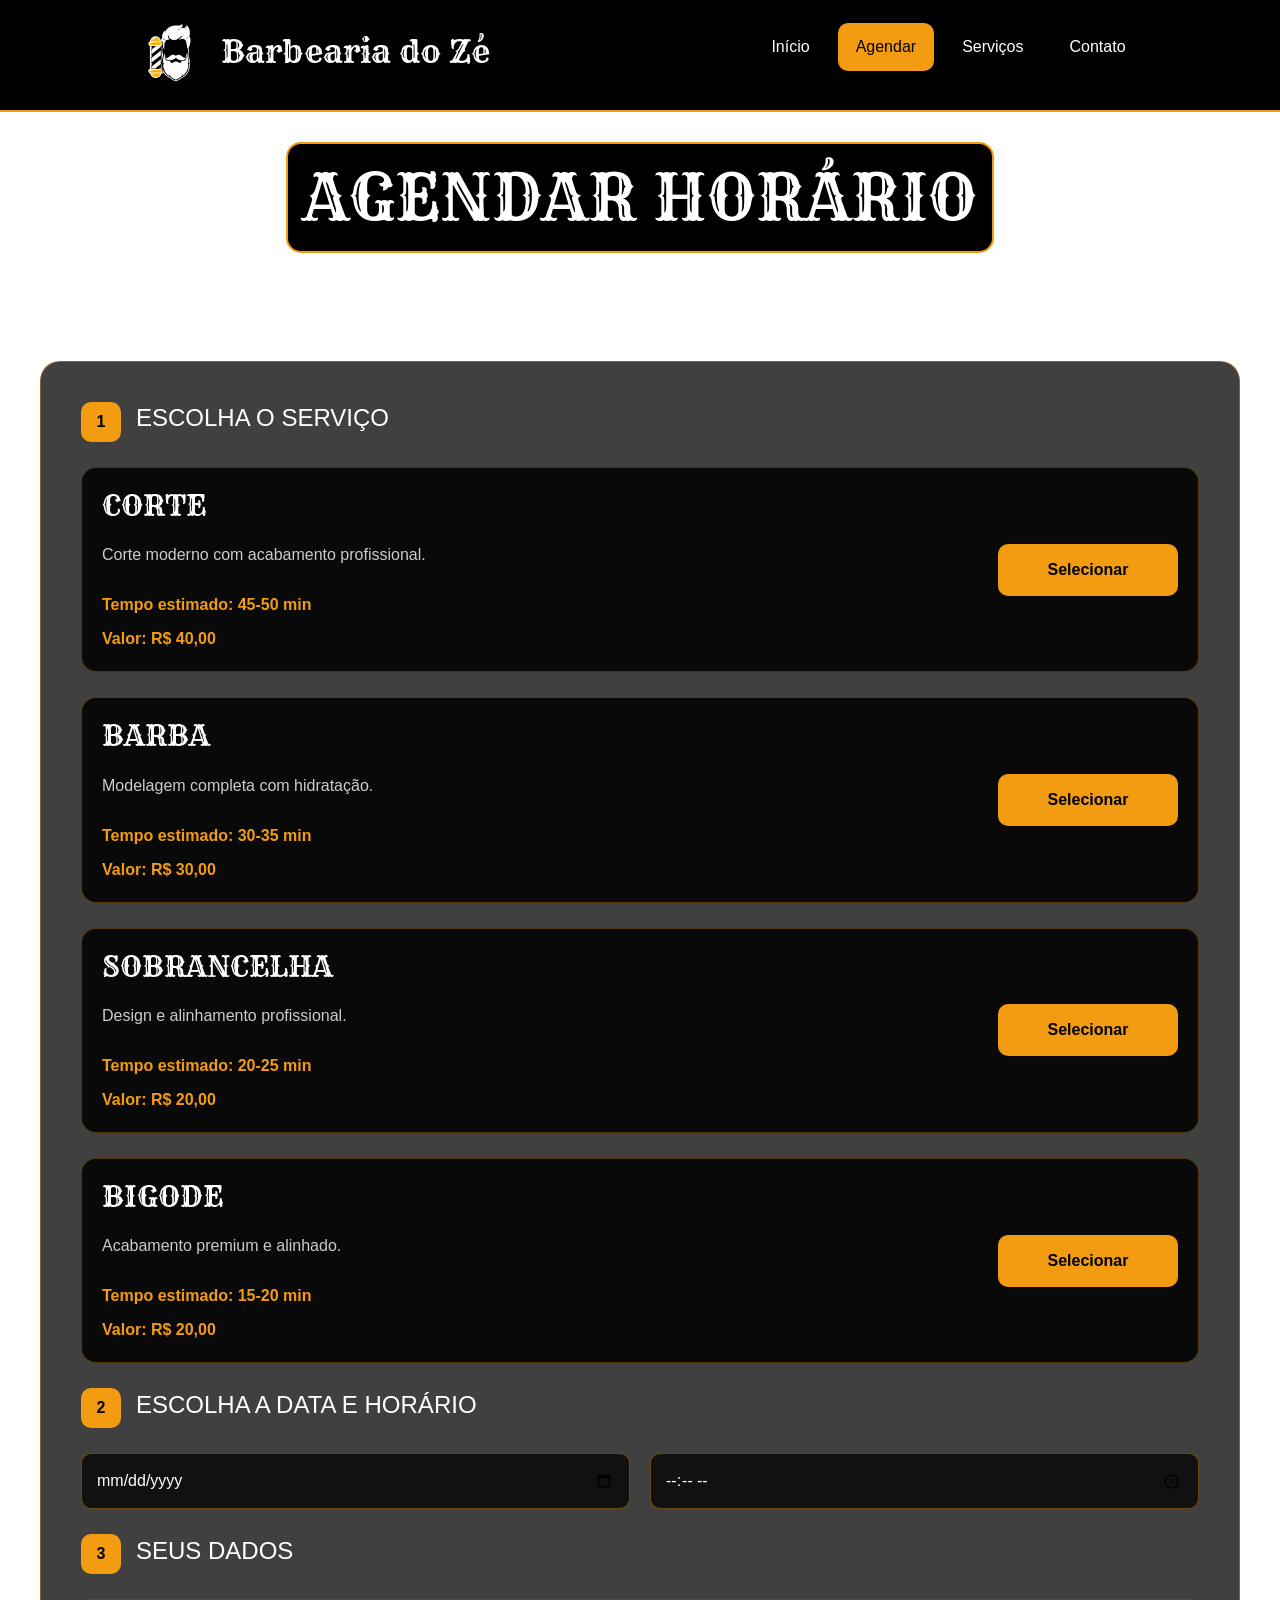
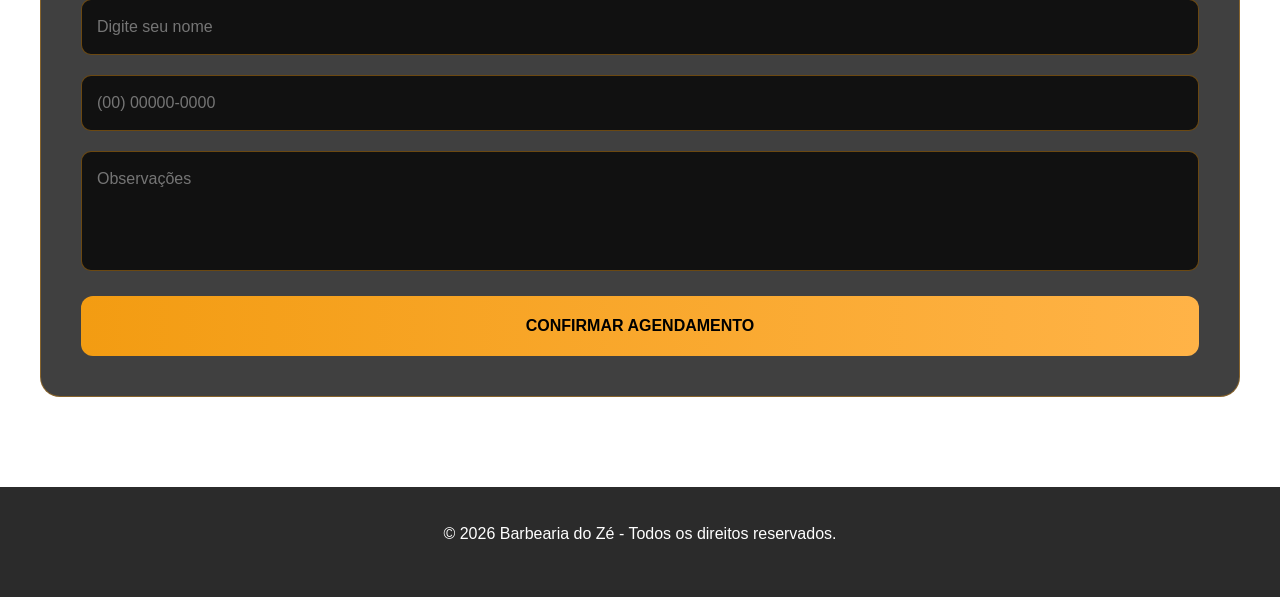
==== agendamento.html @ 5459ec73 "first commit" ====
<!DOCTYPE html>
<html lang="pt-br">
<head>
    <meta charset="UTF-8">
    <meta name="viewport" content="width=device-width, initial-scale=1.0">
    <title>Agendamento - Barbearia do Zé</title>
    <link rel="stylesheet" href="https://cdn.jsdelivr.net/npm/bootstrap@5.3.8/dist/css/bootstrap.min.css">
    <link rel="stylesheet" href="estilizacoes/agendamento.css">
    <link href="https://fonts.googleapis.com/css2?family=Rye&display=swap" rel="stylesheet">
</head>

<body>

<header class="header">

    <div class="container-logo">
        <img src="img/Barbearia_Logo.png" alt="logo">
        <h1>Barbearia do Zé</h1>
    </div>

    <nav class="menu">
        <ul>
            <li><a href="index.html">Início</a></li>
            <li><a class="ativo" href="">Agendar</a></li>
            <li><a href="">Serviços</a></li>
            <li><a href="">Contato</a></li>
        </ul>
    </nav>
</header>

<!--PRINCIPAL-->
<section class="agendamento">
    <div class="titulo-agendamento">
        <h2>AGENDAR HORÁRIO</h2>
        <p>Agende seu atendimento em poucos passos.</p>
    </div>

    <div class="box-agendamento">
        <div class="etapa">
            <div class="numero">1</div>
            <h3>ESCOLHA O SERVIÇO</h3>
        </div>

        <div class="servico">
            <div class="info-servico">
                <h4>CORTE</h4>
                <p>Corte moderno com acabamento profissional.</p>
                <span>Tempo estimado: 45-50 min</span>
                <span>Valor: R$ 40,00</span>
            </div>
            <button>Selecionar</button>
        </div>

        <div class="servico">
            <div class="info-servico">
                <h4>BARBA</h4>
                <p>Modelagem completa com hidratação.</p>
                <span>Tempo estimado: 30-35 min</span>
                <span>Valor: R$ 30,00</span>
            </div>
            <button>Selecionar</button>
        </div>

        <div class="servico">
            <div class="info-servico">
                <h4>SOBRANCELHA</h4>
                <p>Design e alinhamento profissional.</p>
                <span>Tempo estimado: 20-25 min</span>
                <span>Valor: R$ 20,00</span>
            </div>
            <button>Selecionar</button>
        </div>

        <div class="servico">
            <div class="info-servico">
                <h4>BIGODE</h4>
                <p>Acabamento premium e alinhado.</p>
                <span>Tempo estimado: 15-20 min</span>
                <span>Valor: R$ 20,00</span>
            </div>
            <button>Selecionar</button>
        </div>

        <!--DATA E HORARIO-->
        <div class="etapa">
            <div class="numero">2</div>
            <h3>ESCOLHA A DATA E HORÁRIO</h3>
        </div>

        <!-- INPUTS -->
        <div class="inputs">
            <input type="date">
            <input type="time">
        </div>

        <!--DADOS CLIENTE-->
        <div class="etapa">
            <div class="numero">3</div>
            <h3>SEUS DADOS</h3>
        </div>

        <!-- FORM -->
        <div class="formulario">
            <input type="text" placeholder="Digite seu nome">
            <input type="tel" placeholder="(00) 00000-0000">
            <textarea placeholder="Observações"></textarea>
        </div>

        <!--CONFIRMACAO-->
        <button class="btn-confirmar">
            CONFIRMAR AGENDAMENTO
        </button>
    </div>

</section>

    <footer class="footer">
        <p>© 2026 Barbearia do Zé - Todos os direitos reservados.</p>
    </footer>   

</body>
</html>
---- estilizacoes/agendamento.css ----
/* PARTE GRAZIELLE */

*{
    padding: 0;
    margin: 0;
    box-sizing: border-box;
}

body{
    background-image: url("../img/Background_IA.png");
    background-size: cover;
    background-position: center;
    background-attachment: fixed;
    font-family: Arial, Helvetica, sans-serif;
    color: white;
    overflow-x: hidden;
}

.header{
    width: 100%;
    padding: 20px 15px;
    background-color: black;
    border-bottom: 2px solid #f39c12;
    display: flex;
    flex-direction: column;
    align-items: center;
    gap: 20px;
}

.container-logo{
    display: flex;
    align-items: center;
    gap: 15px;
}

.container-logo img{
    width: 70px;
}

.container-logo h1{
    font-family: 'Rye', serif;
    font-size: 1.5rem;
}

.menu ul{
    list-style: none;
    padding-left: 0;
    display: flex;
    flex-direction: column;
    gap: 10px; 
}

.menu li{
    text-align: center;
}

.menu li a{
    text-decoration: none;
    color: white;
    padding: 12px 18px;
    border-radius: 10px;
    transition: 0.3s;
    display: block;
    font-size: 1rem;
}

.menu li a:hover{
    background-color: #f39c12;
    color: black;
}

.ativo{
    background-color: #f39c12;
    color: black !important;
}

/*AGENDAMENTO */
.agendamento{
    width: 100%;
    padding: 30px 15px;
}

.titulo-agendamento{
    display: flex;
    flex-direction: column;
    gap: 20px;
    margin-bottom: 40px;
}
 /* TITULO PRINCIPAL*/
.titulo-agendamento h2{
    font-size: 2rem;
    font-family: 'Rye', serif;
    background-color: black;
    border: 2px solid #f39c12;
    padding: 15px;
    border-radius: 15px;
    text-align: center;
}

.titulo-agendamento p{
    color: white;     /* em vermelho pq preciso ajeitar*/
    text-align: center;
    font-size: 1rem;
}

.box-agendamento{
    width: 100%;
    background-color: rgba(0,0,0,0.75);
    border: 1px solid rgba(243,156,18,0.4);
    border-radius: 20px;
    padding: 20px;
    display: flex;
    flex-direction: column;
    gap: 25px;
}

/* ETAPAS */
.etapa{
    display: flex;
    align-items: center;
    gap: 15px;
}

.numero{
    width: 40px;
    height: 40px;
    border-radius: 10px;
    background-color: #f39c12;
    color: black;
    font-weight: bold;
    display: flex;
    justify-content: center;
    align-items: center;
    font-size: 1rem;
}

.etapa h3{
    font-size: 1.1rem;
    line-height: 1.3;
}

/* CARDS */
.servico{
    width: 100%;
    background-color: rgba(0,0,0,0.85);
    border: 1px solid rgba(243,156,18,0.3);
    border-radius: 15px;
    padding: 20px;
    display: flex;
    flex-direction: column;
    align-items: flex-start;
    gap: 20px;
    transition: 0.3s;
}

.servico:hover{
    transform: translateY(-5px);
    border-color: #f39c12;
}

.info-servico{
    width: 100%;
    display: flex;
    flex-direction: column;
    gap: 10px;
}

/* TITULO SERVICO */
.info-servico h4{
    font-size: 1.1rem;
    font-family: 'Rye', serif;
    line-height: 1.3;
    word-break: break-word;   /* impede quebrar layout */
}

/* DESCRICAO SERVICO*/
.info-servico p{
    color: #ccc;
    line-height: 1.5;
}

/* TEMPO E VALOR */
.info-servico span{
    color: #f39c12;
    font-weight: bold;
}

.servico button{
    width: 100%;
    background-color: #f39c12;
    border: none;
    padding: 14px;
    border-radius: 10px;
    font-weight: bold;
    font-size: 1rem;
    transition: 0.3s;
}

.servico button:hover{
    background-color: #ffb347;
}

.inputs{
    display: grid;
    grid-template-columns: 1fr;
    gap: 20px;
}

/* INPUTS E TEXTAREA */
.inputs input,.formulario input,.formulario textarea{
    width: 100%;
    padding: 15px;
    border-radius: 10px;
    border: 1px solid rgba(243,156,18,0.4);
    background-color: #111;
    color: white;
    outline: none;
}

.formulario{
    display: flex;
    flex-direction: column;
    gap: 20px;
}

.formulario textarea{
    resize: none;
    height: 120px;
}

.btn-confirmar{
    width: 100%;
    padding: 18px;
    border: none;
    border-radius: 12px;
    background: linear-gradient(90deg,#f39c12,#ffb347);
    color: black;
    font-size: 1rem;
    font-weight: bold;
    transition: 0.3s;
}

.btn-confirmar:hover{
    transform: scale(1.01);
    box-shadow: 0 0 20px rgba(243,156,18,0.4);
}

.footer{
    width: 100%;
    margin-top: 60px;
    padding: 35px 20px;
    background: rgba(0, 0, 0, 0.831);
    display: flex;
    flex-direction: column;
    text-align: center;
}

/* TABLET */
@media (min-width: 768px){
    .header{
        flex-direction: row;
        justify-content: space-around;
    }

    .menu ul{
        flex-direction: row;
    }

    .container-logo h1{
        font-size: 2rem;
    }
    
    .titulo-agendamento{
        flex-direction: column;
        justify-content: space-between;
        align-items: center;
    }

    .titulo-agendamento h2{
        font-size: 3rem;
    }

    .box-agendamento{
        padding: 40px;
    }

    .servico{
        flex-direction: row;
        justify-content: space-between;
        align-items: center;
    }

    .servico button{
        width: auto;
        min-width: 180px;
        padding: 14px 30px;
    }

    .inputs{
        grid-template-columns: 1fr 1fr;
    }

    .etapa h3{
        font-size: 1.5rem;
    }

    .info-servico h4{
        font-size: 1.5rem;
    }
}

/* DESKTOP */
@media (min-width: 1200px){
    .box-agendamento{
        max-width: 1200px;
        margin: auto;
    }

    .titulo-agendamento h2{
        font-size: 4rem;
    }

    .info-servico h4{
        font-size: 1.8rem;
    }
}
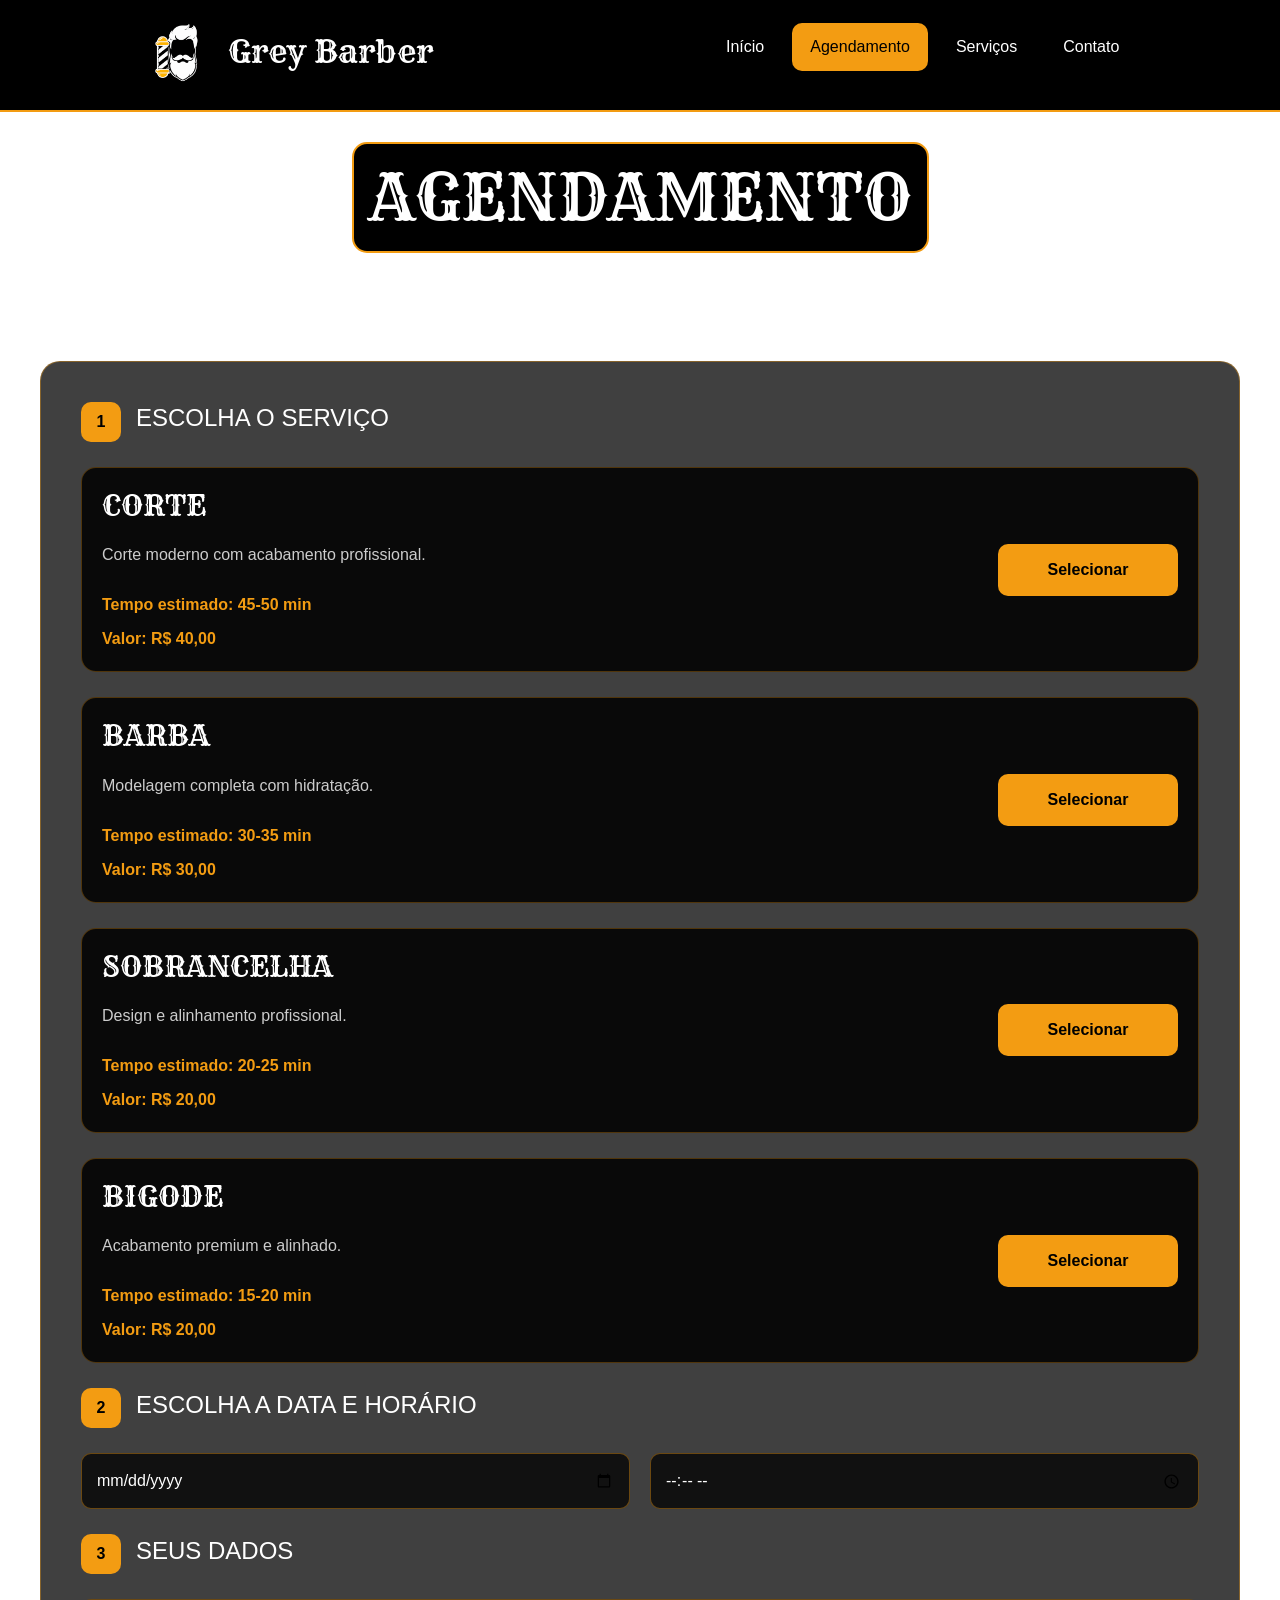
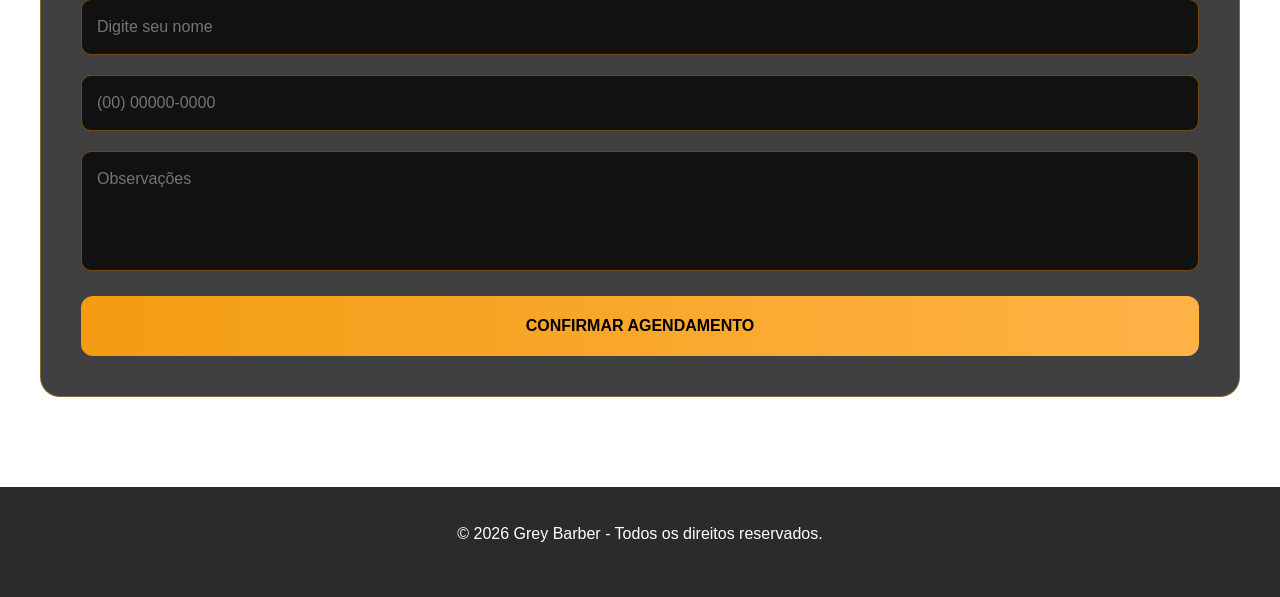
==== commit 29474f7f: "Modificando Nome" ====
--- a/agendamento.html
+++ b/agendamento.html
@@ -3,7 +3,7 @@
 <head>
     <meta charset="UTF-8">
     <meta name="viewport" content="width=device-width, initial-scale=1.0">
-    <title>Agendamento - Barbearia do Zé</title>
+    <title>Agendamento - Grey Barber</title>
     <link rel="stylesheet" href="https://cdn.jsdelivr.net/npm/bootstrap@5.3.8/dist/css/bootstrap.min.css">
     <link rel="stylesheet" href="estilizacoes/agendamento.css">
     <link href="https://fonts.googleapis.com/css2?family=Rye&display=swap" rel="stylesheet">
@@ -15,13 +15,13 @@
 
     <div class="container-logo">
         <img src="img/Barbearia_Logo.png" alt="logo">
-        <h1>Barbearia do Zé</h1>
+        <h1>Grey Barber</h1>
     </div>
 
     <nav class="menu">
         <ul>
             <li><a href="index.html">Início</a></li>
-            <li><a class="ativo" href="">Agendar</a></li>
+            <li><a class="ativo" href="">Agendamento</a></li>
             <li><a href="">Serviços</a></li>
             <li><a href="">Contato</a></li>
         </ul>
@@ -31,7 +31,7 @@
 <!--PRINCIPAL-->
 <section class="agendamento">
     <div class="titulo-agendamento">
-        <h2>AGENDAR HORÁRIO</h2>
+        <h2>AGENDAMENTO</h2>
         <p>Agende seu atendimento em poucos passos.</p>
     </div>
 
@@ -115,7 +115,7 @@
 </section>
 
     <footer class="footer">
-        <p>© 2026 Barbearia do Zé - Todos os direitos reservados.</p>
+        <p>© 2026 Grey Barber - Todos os direitos reservados.</p>
     </footer>   
 
 </body>
--- a/estilizacoes/agendamento.css
+++ b/estilizacoes/agendamento.css
@@ -1,4 +1,3 @@
-/* PARTE GRAZIELLE */
 
 *{
     padding: 0;
